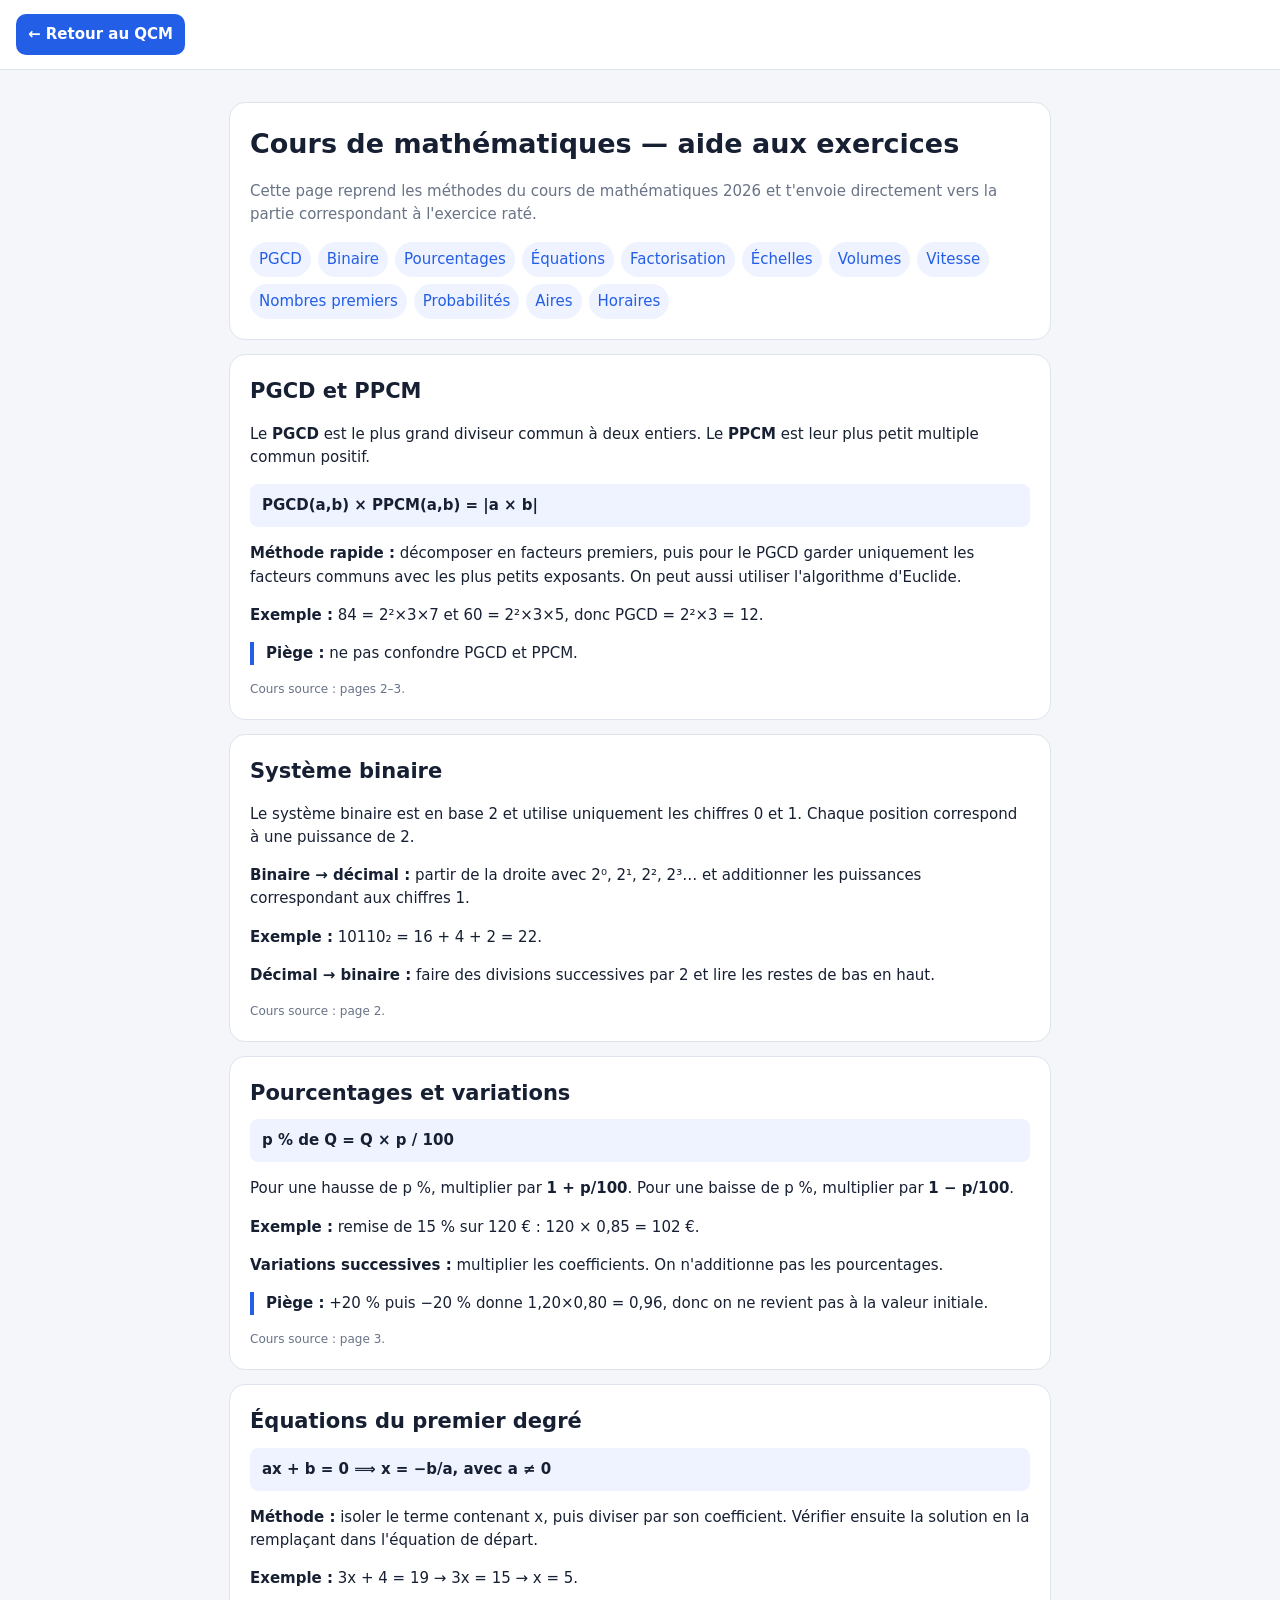
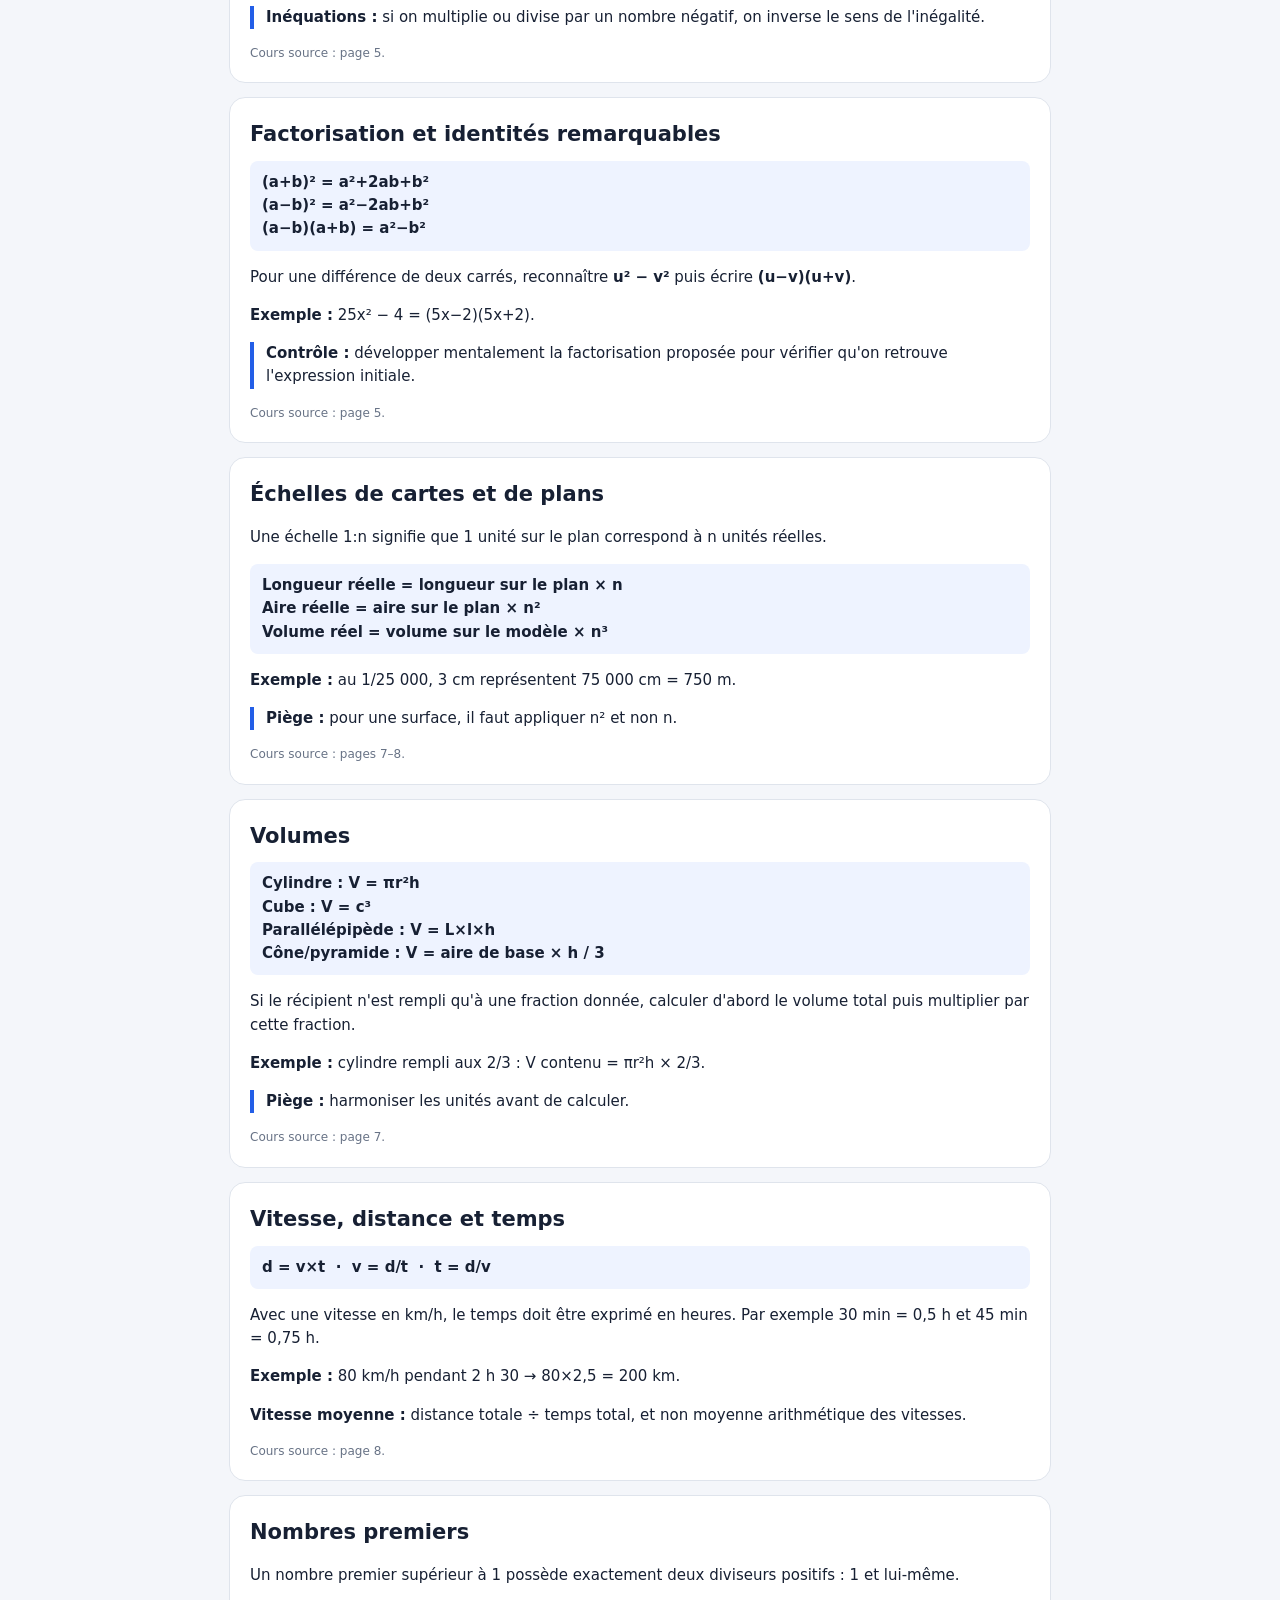
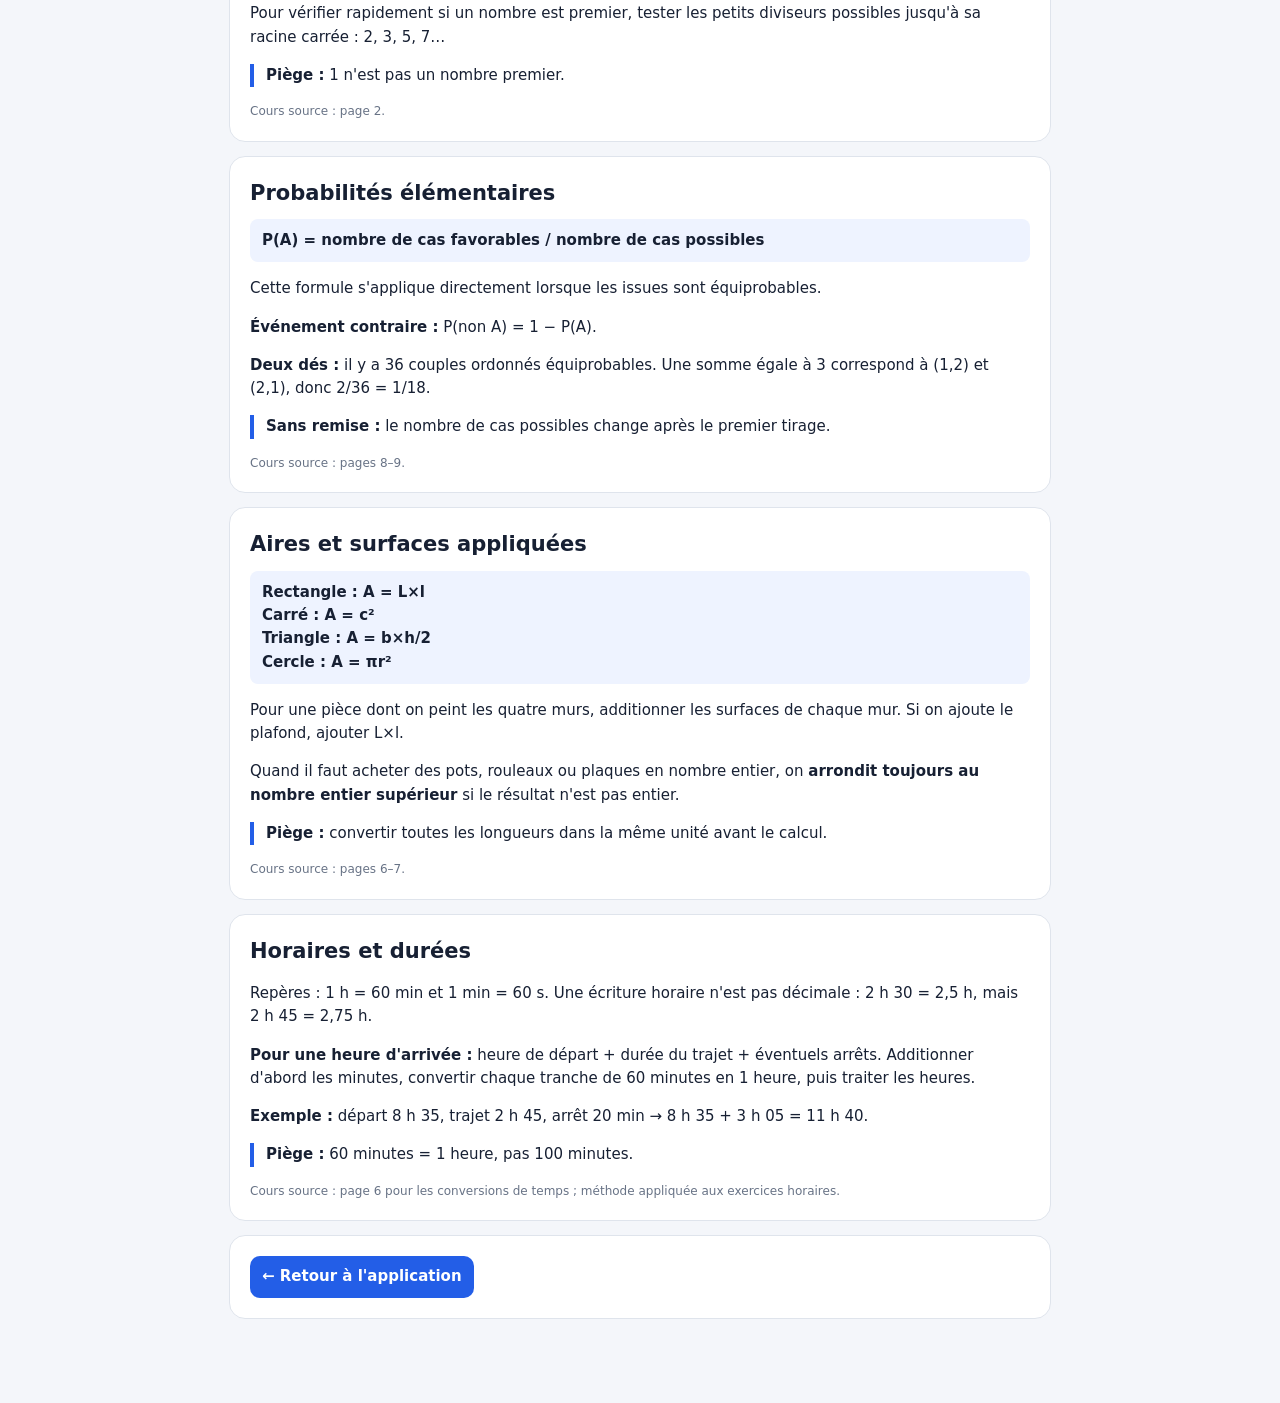
==== cours-maths.html @ d8f81e9c "Ajoute le cours de maths lié aux exercices" ====
<!doctype html><html lang="fr"><head><meta charset="utf-8"><meta name="viewport" content="width=device-width,initial-scale=1"><title>Cours de mathématiques — aide aux exercices</title><style>:root{--bg:#f4f6fa;--card:#fff;--text:#172033;--muted:#687386;--line:#dfe4ec;--blue:#235ee7;--soft:#eef3ff}*{box-sizing:border-box}body{margin:0;background:var(--bg);color:var(--text);font:15px system-ui,-apple-system,Segoe UI,sans-serif;line-height:1.55}header{position:sticky;top:0;background:#fff;border-bottom:1px solid var(--line);padding:14px 16px;z-index:2}main{max-width:850px;margin:auto;padding:18px 14px 70px}.card{background:var(--card);border:1px solid var(--line);border-radius:16px;padding:20px;margin:14px 0}.back{display:inline-block;text-decoration:none;background:var(--blue);color:#fff;border-radius:10px;padding:9px 12px;font-weight:700}.muted{color:var(--muted)}h1{font-size:27px;margin:0 0 6px}h2{margin:0 0 10px;font-size:21px}code,.formula{background:var(--soft);border-radius:8px;padding:2px 6px}.formula{display:block;padding:10px 12px;margin:9px 0;font-weight:700}.toc{display:flex;gap:7px;flex-wrap:wrap}.toc a{color:var(--blue);text-decoration:none;background:var(--soft);padding:6px 9px;border-radius:999px}.tip{border-left:4px solid var(--blue);padding-left:12px}.page{font-size:12px;color:var(--muted);margin-top:10px}@media(max-width:650px){h1{font-size:23px}}</style></head><body><header><a class="back" href="index.html">← Retour au QCM</a></header><main><div class="card"><h1>Cours de mathématiques — aide aux exercices</h1><p class="muted">Cette page reprend les méthodes du cours de mathématiques 2026 et t'envoie directement vers la partie correspondant à l'exercice raté.</p><div class="toc"><a href="#pgcd">PGCD</a><a href="#binaire">Binaire</a><a href="#pourcentages">Pourcentages</a><a href="#equations">Équations</a><a href="#factorisation">Factorisation</a><a href="#echelle">Échelles</a><a href="#volumes">Volumes</a><a href="#vitesse">Vitesse</a><a href="#premiers">Nombres premiers</a><a href="#probabilites">Probabilités</a><a href="#aires">Aires</a><a href="#horaires">Horaires</a></div></div>
<section class="card" id="pgcd"><h2>PGCD et PPCM</h2><p>Le <b>PGCD</b> est le plus grand diviseur commun à deux entiers. Le <b>PPCM</b> est leur plus petit multiple commun positif.</p><span class="formula">PGCD(a,b) × PPCM(a,b) = |a × b|</span><p><b>Méthode rapide :</b> décomposer en facteurs premiers, puis pour le PGCD garder uniquement les facteurs communs avec les plus petits exposants. On peut aussi utiliser l'algorithme d'Euclide.</p><p><b>Exemple :</b> 84 = 2²×3×7 et 60 = 2²×3×5, donc PGCD = 2²×3 = 12.</p><p class="tip"><b>Piège :</b> ne pas confondre PGCD et PPCM.</p><div class="page">Cours source : pages 2–3.</div></section>
<section class="card" id="binaire"><h2>Système binaire</h2><p>Le système binaire est en base 2 et utilise uniquement les chiffres 0 et 1. Chaque position correspond à une puissance de 2.</p><p><b>Binaire → décimal :</b> partir de la droite avec 2⁰, 2¹, 2², 2³… et additionner les puissances correspondant aux chiffres 1.</p><p><b>Exemple :</b> 10110₂ = 16 + 4 + 2 = 22.</p><p><b>Décimal → binaire :</b> faire des divisions successives par 2 et lire les restes de bas en haut.</p><div class="page">Cours source : page 2.</div></section>
<section class="card" id="pourcentages"><h2>Pourcentages et variations</h2><span class="formula">p % de Q = Q × p / 100</span><p>Pour une hausse de p %, multiplier par <b>1 + p/100</b>. Pour une baisse de p %, multiplier par <b>1 − p/100</b>.</p><p><b>Exemple :</b> remise de 15 % sur 120 € : 120 × 0,85 = 102 €.</p><p><b>Variations successives :</b> multiplier les coefficients. On n'additionne pas les pourcentages.</p><p class="tip"><b>Piège :</b> +20 % puis −20 % donne 1,20×0,80 = 0,96, donc on ne revient pas à la valeur initiale.</p><div class="page">Cours source : page 3.</div></section>
<section class="card" id="equations"><h2>Équations du premier degré</h2><span class="formula">ax + b = 0 ⟹ x = −b/a, avec a ≠ 0</span><p><b>Méthode :</b> isoler le terme contenant x, puis diviser par son coefficient. Vérifier ensuite la solution en la remplaçant dans l'équation de départ.</p><p><b>Exemple :</b> 3x + 4 = 19 → 3x = 15 → x = 5.</p><p class="tip"><b>Inéquations :</b> si on multiplie ou divise par un nombre négatif, on inverse le sens de l'inégalité.</p><div class="page">Cours source : page 5.</div></section>
<section class="card" id="factorisation"><h2>Factorisation et identités remarquables</h2><span class="formula">(a+b)² = a²+2ab+b²<br>(a−b)² = a²−2ab+b²<br>(a−b)(a+b) = a²−b²</span><p>Pour une différence de deux carrés, reconnaître <b>u² − v²</b> puis écrire <b>(u−v)(u+v)</b>.</p><p><b>Exemple :</b> 25x² − 4 = (5x−2)(5x+2).</p><p class="tip"><b>Contrôle :</b> développer mentalement la factorisation proposée pour vérifier qu'on retrouve l'expression initiale.</p><div class="page">Cours source : page 5.</div></section>
<section class="card" id="echelle"><h2>Échelles de cartes et de plans</h2><p>Une échelle 1:n signifie que 1 unité sur le plan correspond à n unités réelles.</p><span class="formula">Longueur réelle = longueur sur le plan × n<br>Aire réelle = aire sur le plan × n²<br>Volume réel = volume sur le modèle × n³</span><p><b>Exemple :</b> au 1/25 000, 3 cm représentent 75 000 cm = 750 m.</p><p class="tip"><b>Piège :</b> pour une surface, il faut appliquer n² et non n.</p><div class="page">Cours source : pages 7–8.</div></section>
<section class="card" id="volumes"><h2>Volumes</h2><span class="formula">Cylindre : V = πr²h<br>Cube : V = c³<br>Parallélépipède : V = L×l×h<br>Cône/pyramide : V = aire de base × h / 3</span><p>Si le récipient n'est rempli qu'à une fraction donnée, calculer d'abord le volume total puis multiplier par cette fraction.</p><p><b>Exemple :</b> cylindre rempli aux 2/3 : V contenu = πr²h × 2/3.</p><p class="tip"><b>Piège :</b> harmoniser les unités avant de calculer.</p><div class="page">Cours source : page 7.</div></section>
<section class="card" id="vitesse"><h2>Vitesse, distance et temps</h2><span class="formula">d = v×t &nbsp;·&nbsp; v = d/t &nbsp;·&nbsp; t = d/v</span><p>Avec une vitesse en km/h, le temps doit être exprimé en heures. Par exemple 30 min = 0,5 h et 45 min = 0,75 h.</p><p><b>Exemple :</b> 80 km/h pendant 2 h 30 → 80×2,5 = 200 km.</p><p><b>Vitesse moyenne :</b> distance totale ÷ temps total, et non moyenne arithmétique des vitesses.</p><div class="page">Cours source : page 8.</div></section>
<section class="card" id="premiers"><h2>Nombres premiers</h2><p>Un nombre premier supérieur à 1 possède exactement deux diviseurs positifs : 1 et lui-même.</p><p>Pour vérifier rapidement si un nombre est premier, tester les petits diviseurs possibles jusqu'à sa racine carrée : 2, 3, 5, 7…</p><p class="tip"><b>Piège :</b> 1 n'est pas un nombre premier.</p><div class="page">Cours source : page 2.</div></section>
<section class="card" id="probabilites"><h2>Probabilités élémentaires</h2><span class="formula">P(A) = nombre de cas favorables / nombre de cas possibles</span><p>Cette formule s'applique directement lorsque les issues sont équiprobables.</p><p><b>Événement contraire :</b> P(non A) = 1 − P(A).</p><p><b>Deux dés :</b> il y a 36 couples ordonnés équiprobables. Une somme égale à 3 correspond à (1,2) et (2,1), donc 2/36 = 1/18.</p><p class="tip"><b>Sans remise :</b> le nombre de cas possibles change après le premier tirage.</p><div class="page">Cours source : pages 8–9.</div></section>
<section class="card" id="aires"><h2>Aires et surfaces appliquées</h2><span class="formula">Rectangle : A = L×l<br>Carré : A = c²<br>Triangle : A = b×h/2<br>Cercle : A = πr²</span><p>Pour une pièce dont on peint les quatre murs, additionner les surfaces de chaque mur. Si on ajoute le plafond, ajouter L×l.</p><p>Quand il faut acheter des pots, rouleaux ou plaques en nombre entier, on <b>arrondit toujours au nombre entier supérieur</b> si le résultat n'est pas entier.</p><p class="tip"><b>Piège :</b> convertir toutes les longueurs dans la même unité avant le calcul.</p><div class="page">Cours source : pages 6–7.</div></section>
<section class="card" id="horaires"><h2>Horaires et durées</h2><p>Repères : 1 h = 60 min et 1 min = 60 s. Une écriture horaire n'est pas décimale : 2 h 30 = 2,5 h, mais 2 h 45 = 2,75 h.</p><p><b>Pour une heure d'arrivée :</b> heure de départ + durée du trajet + éventuels arrêts. Additionner d'abord les minutes, convertir chaque tranche de 60 minutes en 1 heure, puis traiter les heures.</p><p><b>Exemple :</b> départ 8 h 35, trajet 2 h 45, arrêt 20 min → 8 h 35 + 3 h 05 = 11 h 40.</p><p class="tip"><b>Piège :</b> 60 minutes = 1 heure, pas 100 minutes.</p><div class="page">Cours source : page 6 pour les conversions de temps ; méthode appliquée aux exercices horaires.</div></section>
<div class="card"><a class="back" href="index.html">← Retour à l'application</a></div></main></body></html>
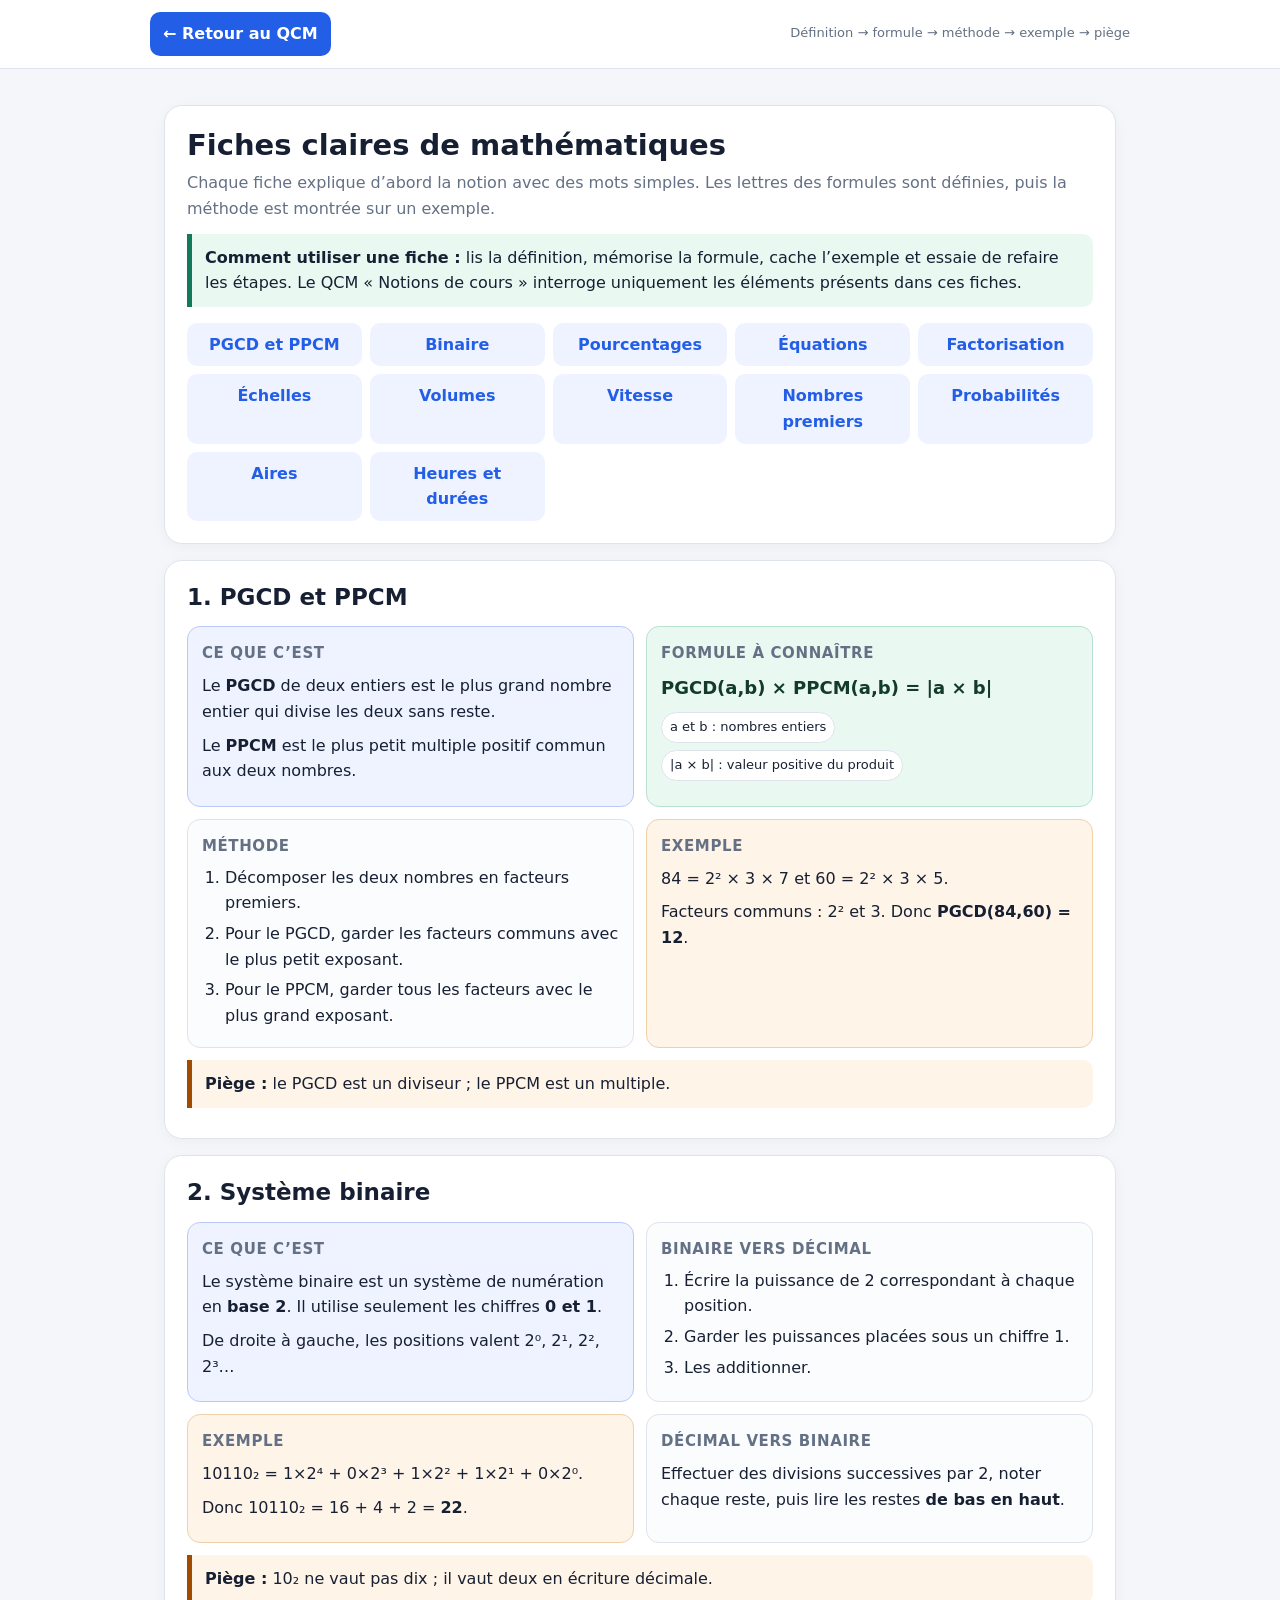
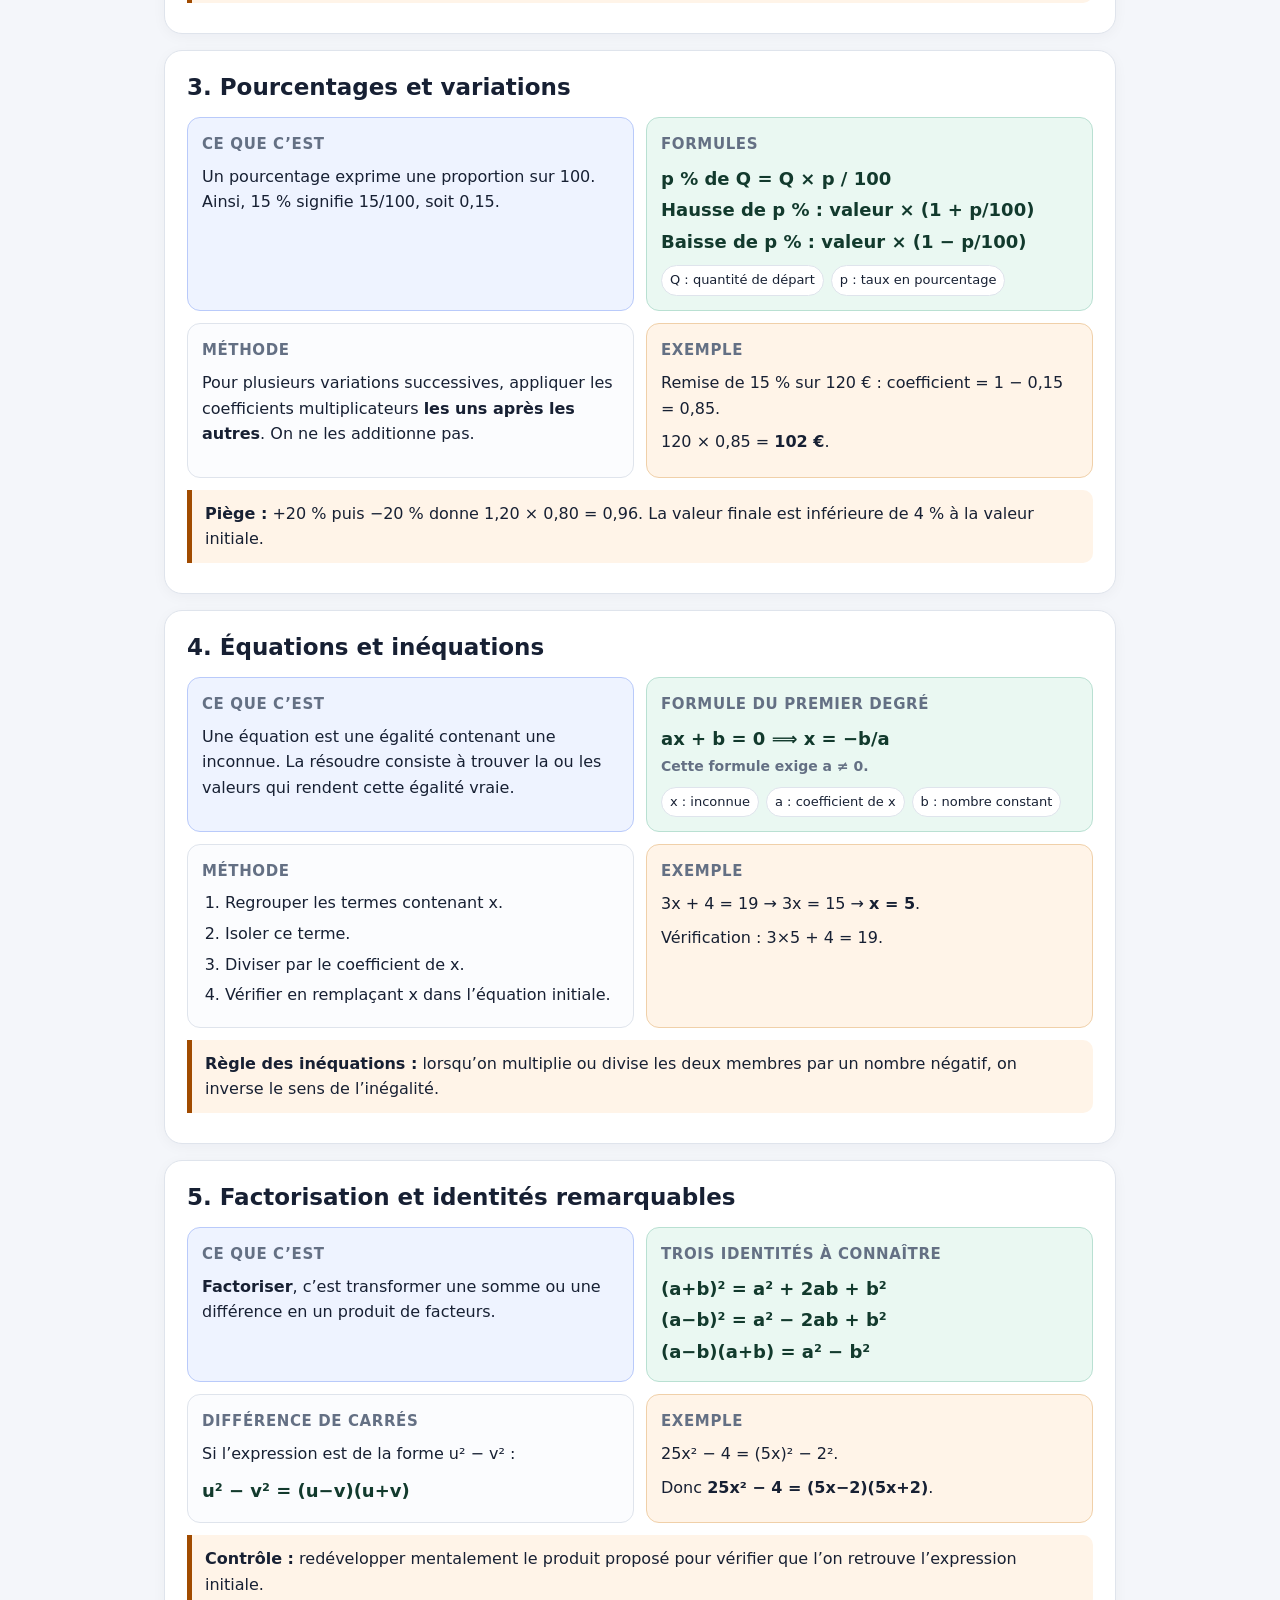
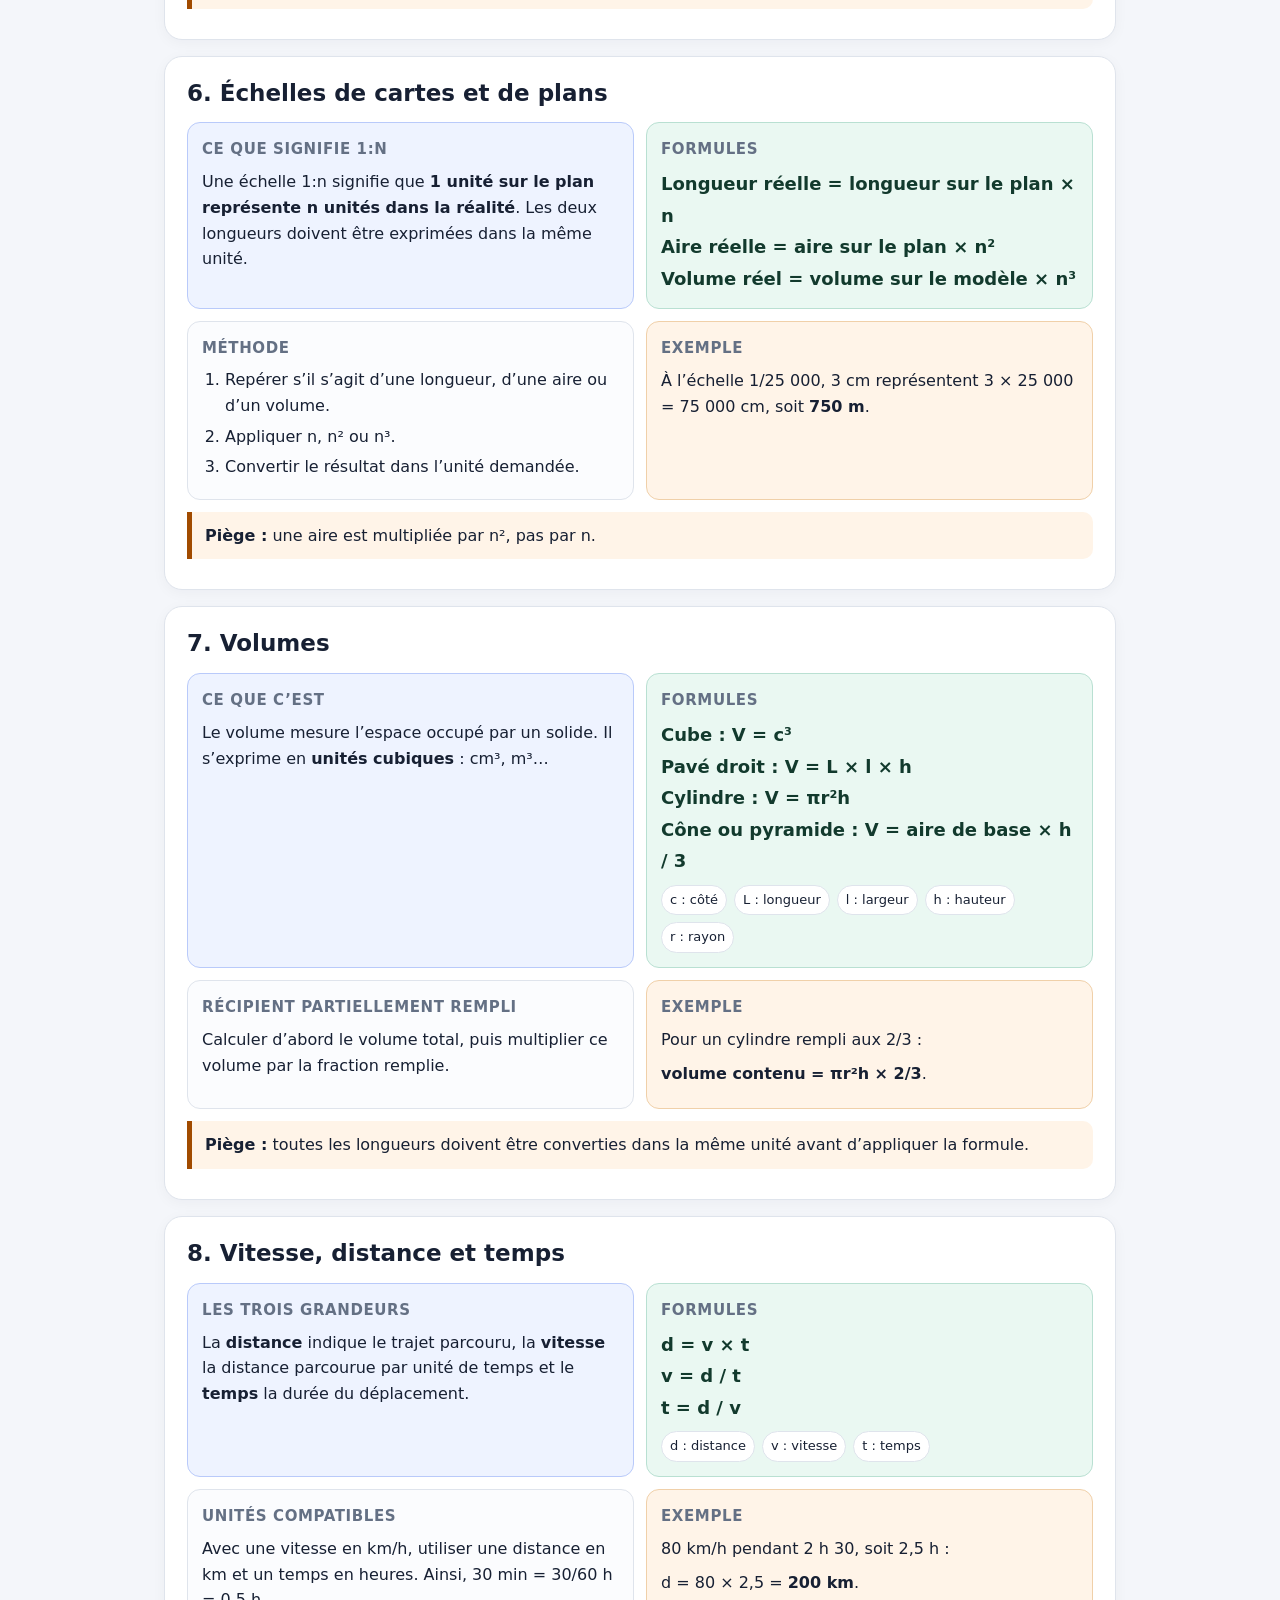
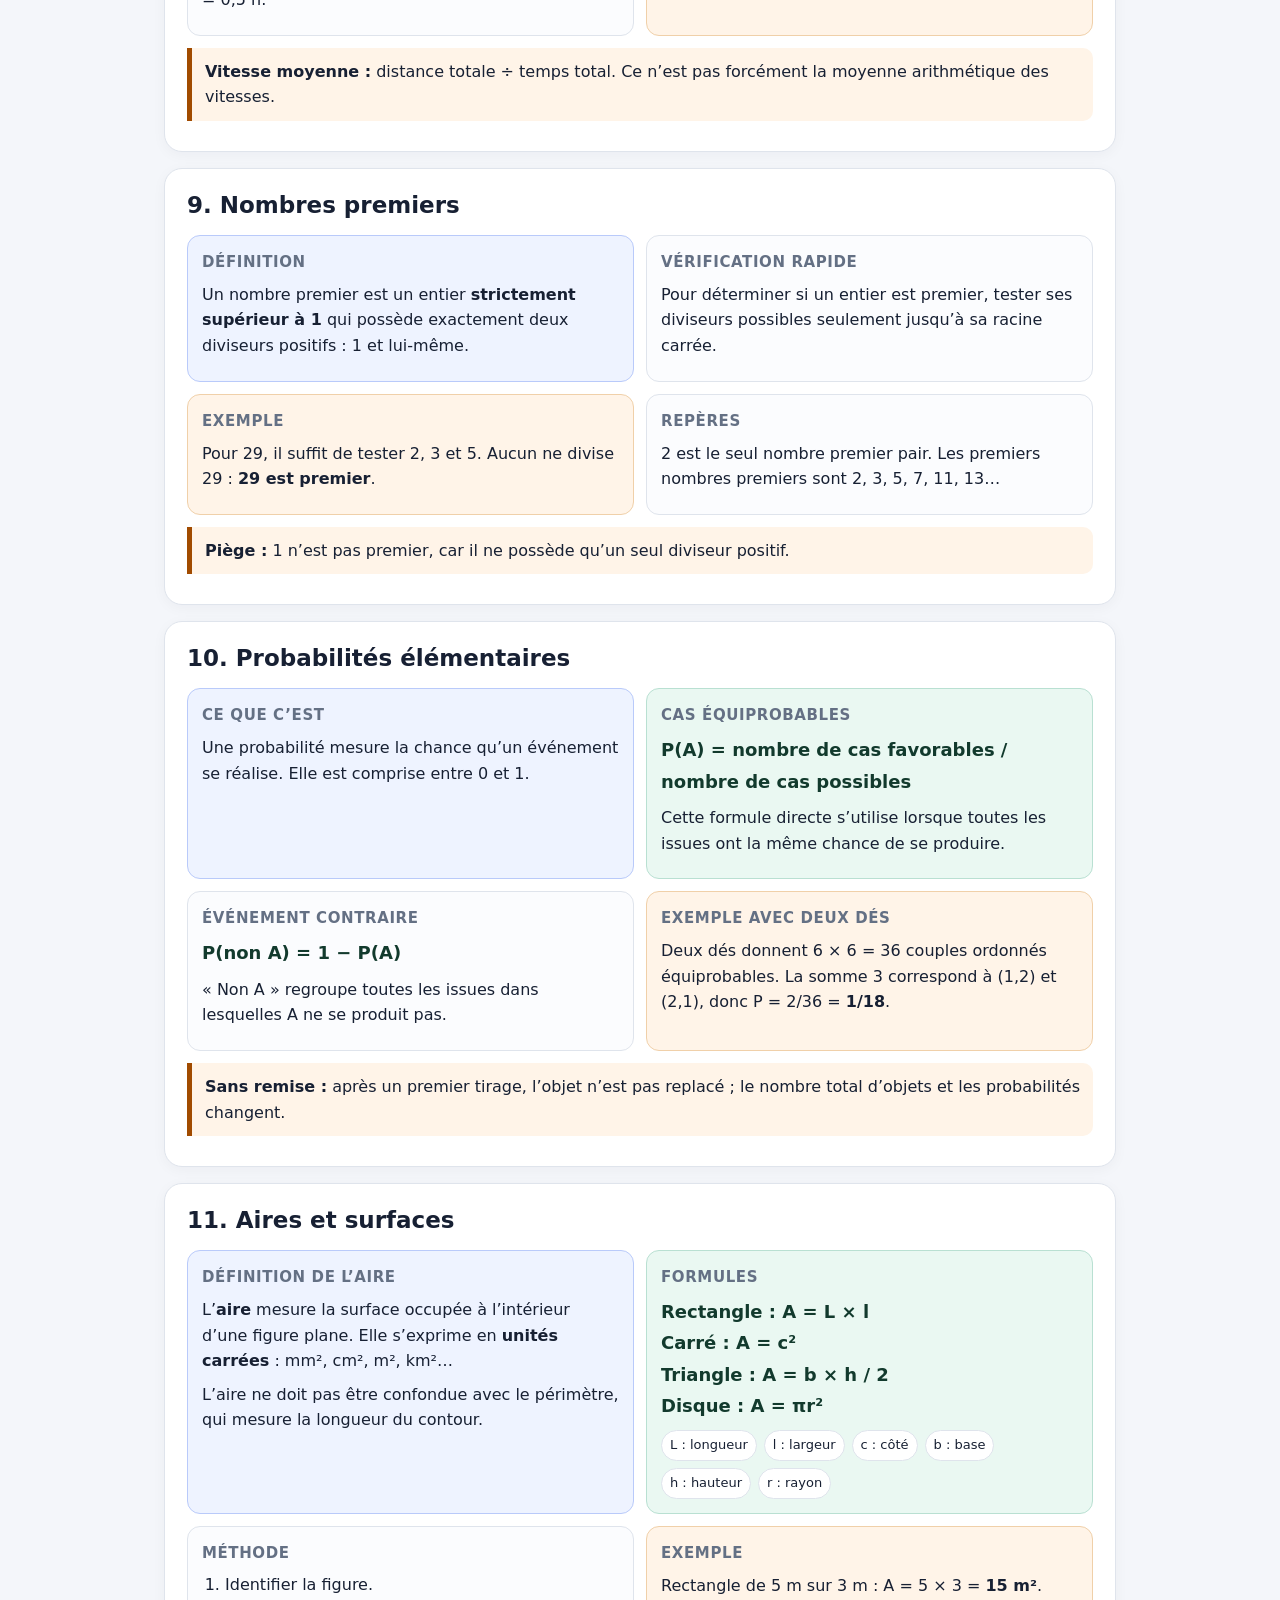
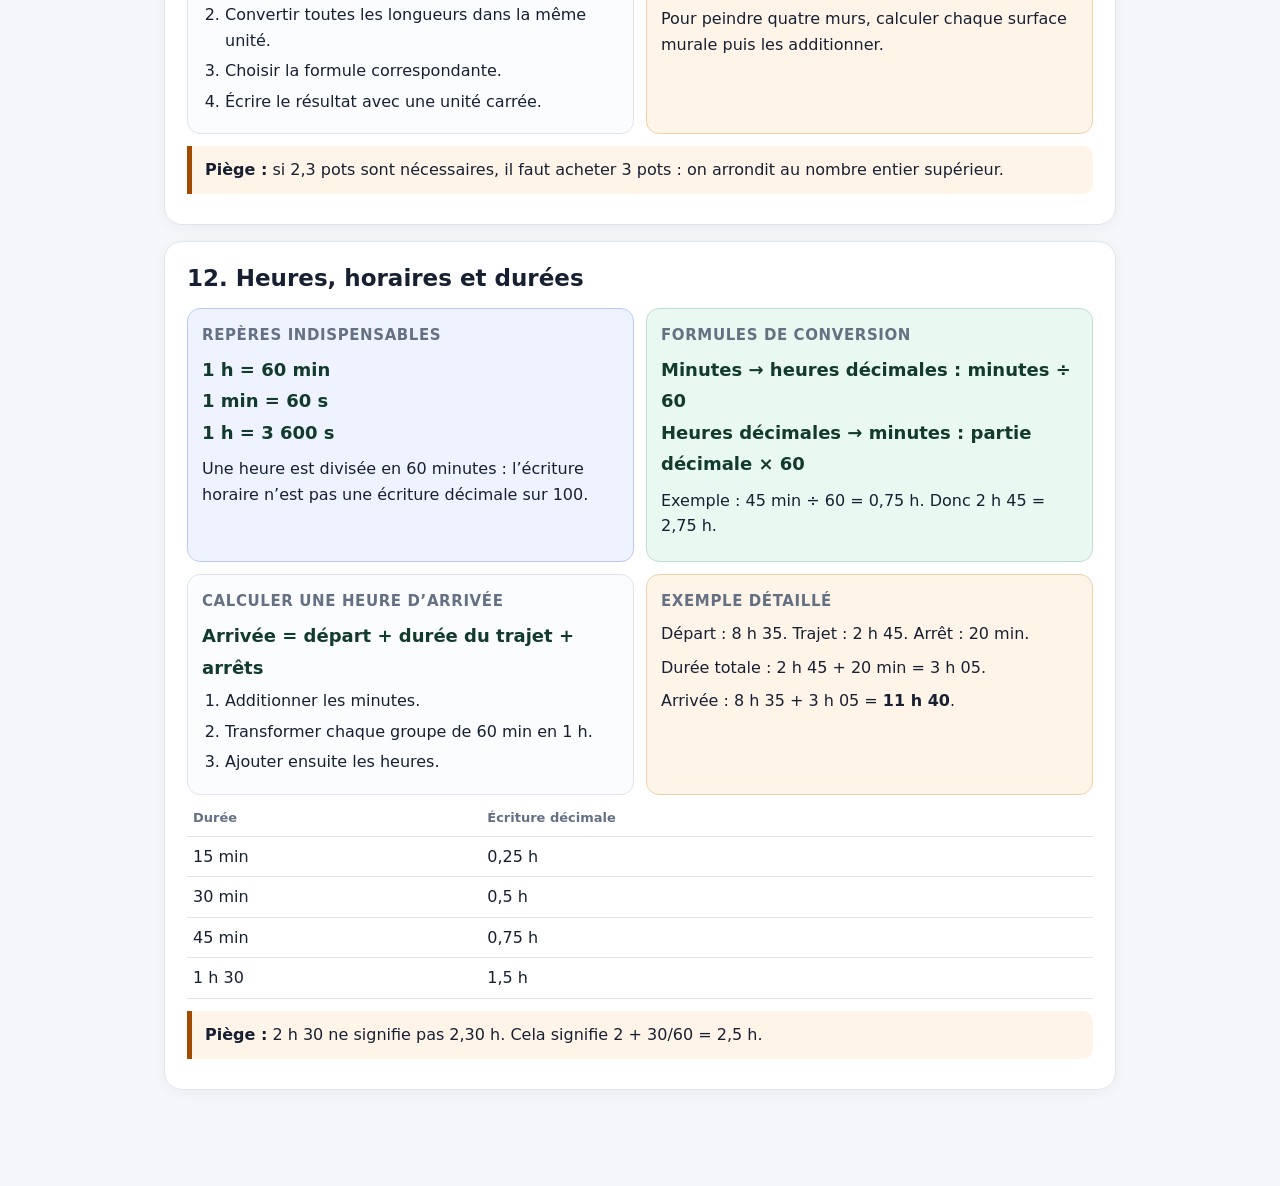
==== commit 8a4e2a41: "Clarifie les fiches et ajoute les notions de maths" ====
--- a/cours-maths.html
+++ b/cours-maths.html
@@ -1,14 +1,116 @@
-<!doctype html><html lang="fr"><head><meta charset="utf-8"><meta name="viewport" content="width=device-width,initial-scale=1"><title>Cours de mathématiques — aide aux exercices</title><style>:root{--bg:#f4f6fa;--card:#fff;--text:#172033;--muted:#687386;--line:#dfe4ec;--blue:#235ee7;--soft:#eef3ff}*{box-sizing:border-box}body{margin:0;background:var(--bg);color:var(--text);font:15px system-ui,-apple-system,Segoe UI,sans-serif;line-height:1.55}header{position:sticky;top:0;background:#fff;border-bottom:1px solid var(--line);padding:14px 16px;z-index:2}main{max-width:850px;margin:auto;padding:18px 14px 70px}.card{background:var(--card);border:1px solid var(--line);border-radius:16px;padding:20px;margin:14px 0}.back{display:inline-block;text-decoration:none;background:var(--blue);color:#fff;border-radius:10px;padding:9px 12px;font-weight:700}.muted{color:var(--muted)}h1{font-size:27px;margin:0 0 6px}h2{margin:0 0 10px;font-size:21px}code,.formula{background:var(--soft);border-radius:8px;padding:2px 6px}.formula{display:block;padding:10px 12px;margin:9px 0;font-weight:700}.toc{display:flex;gap:7px;flex-wrap:wrap}.toc a{color:var(--blue);text-decoration:none;background:var(--soft);padding:6px 9px;border-radius:999px}.tip{border-left:4px solid var(--blue);padding-left:12px}.page{font-size:12px;color:var(--muted);margin-top:10px}@media(max-width:650px){h1{font-size:23px}}</style></head><body><header><a class="back" href="index.html">← Retour au QCM</a></header><main><div class="card"><h1>Cours de mathématiques — aide aux exercices</h1><p class="muted">Cette page reprend les méthodes du cours de mathématiques 2026 et t'envoie directement vers la partie correspondant à l'exercice raté.</p><div class="toc"><a href="#pgcd">PGCD</a><a href="#binaire">Binaire</a><a href="#pourcentages">Pourcentages</a><a href="#equations">Équations</a><a href="#factorisation">Factorisation</a><a href="#echelle">Échelles</a><a href="#volumes">Volumes</a><a href="#vitesse">Vitesse</a><a href="#premiers">Nombres premiers</a><a href="#probabilites">Probabilités</a><a href="#aires">Aires</a><a href="#horaires">Horaires</a></div></div>
-<section class="card" id="pgcd"><h2>PGCD et PPCM</h2><p>Le <b>PGCD</b> est le plus grand diviseur commun à deux entiers. Le <b>PPCM</b> est leur plus petit multiple commun positif.</p><span class="formula">PGCD(a,b) × PPCM(a,b) = |a × b|</span><p><b>Méthode rapide :</b> décomposer en facteurs premiers, puis pour le PGCD garder uniquement les facteurs communs avec les plus petits exposants. On peut aussi utiliser l'algorithme d'Euclide.</p><p><b>Exemple :</b> 84 = 2²×3×7 et 60 = 2²×3×5, donc PGCD = 2²×3 = 12.</p><p class="tip"><b>Piège :</b> ne pas confondre PGCD et PPCM.</p><div class="page">Cours source : pages 2–3.</div></section>
-<section class="card" id="binaire"><h2>Système binaire</h2><p>Le système binaire est en base 2 et utilise uniquement les chiffres 0 et 1. Chaque position correspond à une puissance de 2.</p><p><b>Binaire → décimal :</b> partir de la droite avec 2⁰, 2¹, 2², 2³… et additionner les puissances correspondant aux chiffres 1.</p><p><b>Exemple :</b> 10110₂ = 16 + 4 + 2 = 22.</p><p><b>Décimal → binaire :</b> faire des divisions successives par 2 et lire les restes de bas en haut.</p><div class="page">Cours source : page 2.</div></section>
-<section class="card" id="pourcentages"><h2>Pourcentages et variations</h2><span class="formula">p % de Q = Q × p / 100</span><p>Pour une hausse de p %, multiplier par <b>1 + p/100</b>. Pour une baisse de p %, multiplier par <b>1 − p/100</b>.</p><p><b>Exemple :</b> remise de 15 % sur 120 € : 120 × 0,85 = 102 €.</p><p><b>Variations successives :</b> multiplier les coefficients. On n'additionne pas les pourcentages.</p><p class="tip"><b>Piège :</b> +20 % puis −20 % donne 1,20×0,80 = 0,96, donc on ne revient pas à la valeur initiale.</p><div class="page">Cours source : page 3.</div></section>
-<section class="card" id="equations"><h2>Équations du premier degré</h2><span class="formula">ax + b = 0 ⟹ x = −b/a, avec a ≠ 0</span><p><b>Méthode :</b> isoler le terme contenant x, puis diviser par son coefficient. Vérifier ensuite la solution en la remplaçant dans l'équation de départ.</p><p><b>Exemple :</b> 3x + 4 = 19 → 3x = 15 → x = 5.</p><p class="tip"><b>Inéquations :</b> si on multiplie ou divise par un nombre négatif, on inverse le sens de l'inégalité.</p><div class="page">Cours source : page 5.</div></section>
-<section class="card" id="factorisation"><h2>Factorisation et identités remarquables</h2><span class="formula">(a+b)² = a²+2ab+b²<br>(a−b)² = a²−2ab+b²<br>(a−b)(a+b) = a²−b²</span><p>Pour une différence de deux carrés, reconnaître <b>u² − v²</b> puis écrire <b>(u−v)(u+v)</b>.</p><p><b>Exemple :</b> 25x² − 4 = (5x−2)(5x+2).</p><p class="tip"><b>Contrôle :</b> développer mentalement la factorisation proposée pour vérifier qu'on retrouve l'expression initiale.</p><div class="page">Cours source : page 5.</div></section>
-<section class="card" id="echelle"><h2>Échelles de cartes et de plans</h2><p>Une échelle 1:n signifie que 1 unité sur le plan correspond à n unités réelles.</p><span class="formula">Longueur réelle = longueur sur le plan × n<br>Aire réelle = aire sur le plan × n²<br>Volume réel = volume sur le modèle × n³</span><p><b>Exemple :</b> au 1/25 000, 3 cm représentent 75 000 cm = 750 m.</p><p class="tip"><b>Piège :</b> pour une surface, il faut appliquer n² et non n.</p><div class="page">Cours source : pages 7–8.</div></section>
-<section class="card" id="volumes"><h2>Volumes</h2><span class="formula">Cylindre : V = πr²h<br>Cube : V = c³<br>Parallélépipède : V = L×l×h<br>Cône/pyramide : V = aire de base × h / 3</span><p>Si le récipient n'est rempli qu'à une fraction donnée, calculer d'abord le volume total puis multiplier par cette fraction.</p><p><b>Exemple :</b> cylindre rempli aux 2/3 : V contenu = πr²h × 2/3.</p><p class="tip"><b>Piège :</b> harmoniser les unités avant de calculer.</p><div class="page">Cours source : page 7.</div></section>
-<section class="card" id="vitesse"><h2>Vitesse, distance et temps</h2><span class="formula">d = v×t &nbsp;·&nbsp; v = d/t &nbsp;·&nbsp; t = d/v</span><p>Avec une vitesse en km/h, le temps doit être exprimé en heures. Par exemple 30 min = 0,5 h et 45 min = 0,75 h.</p><p><b>Exemple :</b> 80 km/h pendant 2 h 30 → 80×2,5 = 200 km.</p><p><b>Vitesse moyenne :</b> distance totale ÷ temps total, et non moyenne arithmétique des vitesses.</p><div class="page">Cours source : page 8.</div></section>
-<section class="card" id="premiers"><h2>Nombres premiers</h2><p>Un nombre premier supérieur à 1 possède exactement deux diviseurs positifs : 1 et lui-même.</p><p>Pour vérifier rapidement si un nombre est premier, tester les petits diviseurs possibles jusqu'à sa racine carrée : 2, 3, 5, 7…</p><p class="tip"><b>Piège :</b> 1 n'est pas un nombre premier.</p><div class="page">Cours source : page 2.</div></section>
-<section class="card" id="probabilites"><h2>Probabilités élémentaires</h2><span class="formula">P(A) = nombre de cas favorables / nombre de cas possibles</span><p>Cette formule s'applique directement lorsque les issues sont équiprobables.</p><p><b>Événement contraire :</b> P(non A) = 1 − P(A).</p><p><b>Deux dés :</b> il y a 36 couples ordonnés équiprobables. Une somme égale à 3 correspond à (1,2) et (2,1), donc 2/36 = 1/18.</p><p class="tip"><b>Sans remise :</b> le nombre de cas possibles change après le premier tirage.</p><div class="page">Cours source : pages 8–9.</div></section>
-<section class="card" id="aires"><h2>Aires et surfaces appliquées</h2><span class="formula">Rectangle : A = L×l<br>Carré : A = c²<br>Triangle : A = b×h/2<br>Cercle : A = πr²</span><p>Pour une pièce dont on peint les quatre murs, additionner les surfaces de chaque mur. Si on ajoute le plafond, ajouter L×l.</p><p>Quand il faut acheter des pots, rouleaux ou plaques en nombre entier, on <b>arrondit toujours au nombre entier supérieur</b> si le résultat n'est pas entier.</p><p class="tip"><b>Piège :</b> convertir toutes les longueurs dans la même unité avant le calcul.</p><div class="page">Cours source : pages 6–7.</div></section>
-<section class="card" id="horaires"><h2>Horaires et durées</h2><p>Repères : 1 h = 60 min et 1 min = 60 s. Une écriture horaire n'est pas décimale : 2 h 30 = 2,5 h, mais 2 h 45 = 2,75 h.</p><p><b>Pour une heure d'arrivée :</b> heure de départ + durée du trajet + éventuels arrêts. Additionner d'abord les minutes, convertir chaque tranche de 60 minutes en 1 heure, puis traiter les heures.</p><p><b>Exemple :</b> départ 8 h 35, trajet 2 h 45, arrêt 20 min → 8 h 35 + 3 h 05 = 11 h 40.</p><p class="tip"><b>Piège :</b> 60 minutes = 1 heure, pas 100 minutes.</p><div class="page">Cours source : page 6 pour les conversions de temps ; méthode appliquée aux exercices horaires.</div></section>
-<div class="card"><a class="back" href="index.html">← Retour à l'application</a></div></main></body></html>+<!doctype html>
+<html lang="fr">
+<head>
+  <meta charset="utf-8">
+  <meta name="viewport" content="width=device-width,initial-scale=1">
+  <title>Fiches claires de mathématiques</title>
+  <style>
+    :root{--bg:#f4f6fa;--card:#fff;--text:#172033;--muted:#647084;--line:#dfe4ec;--blue:#235ee7;--soft:#eef3ff;--green:#13795b;--green-soft:#eaf8f2;--orange:#a14b00;--orange-soft:#fff4e8}
+    *{box-sizing:border-box}html{scroll-behavior:smooth}body{margin:0;background:var(--bg);color:var(--text);font:16px system-ui,-apple-system,Segoe UI,sans-serif;line-height:1.6}
+    header{position:sticky;top:0;background:#fff;border-bottom:1px solid var(--line);padding:12px 16px;z-index:2}.top{max-width:980px;margin:auto;display:flex;align-items:center;justify-content:space-between;gap:10px}.back{display:inline-block;text-decoration:none;background:var(--blue);color:#fff;border-radius:10px;padding:9px 13px;font-weight:750}.top-note{color:var(--muted);font-size:13px}
+    main{max-width:980px;margin:auto;padding:20px 14px 80px}.card{background:var(--card);border:1px solid var(--line);border-radius:18px;padding:22px;margin:16px 0;box-shadow:0 3px 14px rgba(23,32,51,.04)}
+    h1{font-size:29px;line-height:1.2;margin:0 0 8px}h2{font-size:23px;line-height:1.25;margin:0 0 15px}h3{font-size:15px;text-transform:uppercase;letter-spacing:.04em;margin:0 0 7px;color:var(--muted)}p{margin:8px 0}.muted{color:var(--muted)}
+    .toc{display:grid;grid-template-columns:repeat(auto-fit,minmax(155px,1fr));gap:8px;margin-top:16px}.toc a{color:var(--blue);text-decoration:none;background:var(--soft);padding:9px 11px;border-radius:10px;font-weight:700;text-align:center}
+    .lesson-grid{display:grid;grid-template-columns:1fr 1fr;gap:12px}.block{border:1px solid var(--line);border-radius:13px;padding:14px;background:#fbfcfe}.definition{border-color:#b9cafa;background:var(--soft)}.formula-box{border-color:#b9e0d2;background:var(--green-soft)}.example{border-color:#f0d0a9;background:var(--orange-soft)}
+    .formula{display:block;font-size:18px;font-weight:800;line-height:1.75;color:#123a2d}.formula small{display:block;font-size:14px;font-weight:600;color:var(--muted)}
+    .steps{margin:5px 0 0;padding-left:23px}.steps li{margin:5px 0}.symbols{display:flex;gap:7px;flex-wrap:wrap;margin-top:8px}.symbols span{background:#fff;border:1px solid var(--line);border-radius:999px;padding:4px 8px;font-size:13px}
+    .tip{border-left:5px solid var(--orange);background:var(--orange-soft);padding:11px 13px;border-radius:0 10px 10px 0;margin-top:12px}.remember{border-left:5px solid var(--green);background:var(--green-soft);padding:11px 13px;border-radius:0 10px 10px 0;margin-top:12px}.mini-table{width:100%;border-collapse:collapse;margin-top:6px}.mini-table th,.mini-table td{border-bottom:1px solid var(--line);text-align:left;padding:7px 6px}.mini-table th{color:var(--muted);font-size:13px}
+    @media(max-width:700px){.lesson-grid{grid-template-columns:1fr}.top-note{display:none}h1{font-size:25px}h2{font-size:21px}.card{padding:17px}.formula{font-size:17px}}
+  </style>
+</head>
+<body>
+<header><div class="top"><a class="back" href="index.html">← Retour au QCM</a><span class="top-note">Définition → formule → méthode → exemple → piège</span></div></header>
+<main>
+  <section class="card">
+    <h1>Fiches claires de mathématiques</h1>
+    <p class="muted">Chaque fiche explique d’abord la notion avec des mots simples. Les lettres des formules sont définies, puis la méthode est montrée sur un exemple.</p>
+    <div class="remember"><b>Comment utiliser une fiche :</b> lis la définition, mémorise la formule, cache l’exemple et essaie de refaire les étapes. Le QCM « Notions de cours » interroge uniquement les éléments présents dans ces fiches.</div>
+    <nav class="toc"><a href="#pgcd">PGCD et PPCM</a><a href="#binaire">Binaire</a><a href="#pourcentages">Pourcentages</a><a href="#equations">Équations</a><a href="#factorisation">Factorisation</a><a href="#echelle">Échelles</a><a href="#volumes">Volumes</a><a href="#vitesse">Vitesse</a><a href="#premiers">Nombres premiers</a><a href="#probabilites">Probabilités</a><a href="#aires">Aires</a><a href="#horaires">Heures et durées</a></nav>
+  </section>
+
+  <section class="card" id="pgcd"><h2>1. PGCD et PPCM</h2><div class="lesson-grid">
+    <div class="block definition"><h3>Ce que c’est</h3><p>Le <b>PGCD</b> de deux entiers est le plus grand nombre entier qui divise les deux sans reste.</p><p>Le <b>PPCM</b> est le plus petit multiple positif commun aux deux nombres.</p></div>
+    <div class="block formula-box"><h3>Formule à connaître</h3><span class="formula">PGCD(a,b) × PPCM(a,b) = |a × b|</span><div class="symbols"><span>a et b : nombres entiers</span><span>|a × b| : valeur positive du produit</span></div></div>
+    <div class="block"><h3>Méthode</h3><ol class="steps"><li>Décomposer les deux nombres en facteurs premiers.</li><li>Pour le PGCD, garder les facteurs communs avec le plus petit exposant.</li><li>Pour le PPCM, garder tous les facteurs avec le plus grand exposant.</li></ol></div>
+    <div class="block example"><h3>Exemple</h3><p>84 = 2² × 3 × 7 et 60 = 2² × 3 × 5.</p><p>Facteurs communs : 2² et 3. Donc <b>PGCD(84,60) = 12</b>.</p></div>
+  </div><p class="tip"><b>Piège :</b> le PGCD est un diviseur ; le PPCM est un multiple.</p></section>
+
+  <section class="card" id="binaire"><h2>2. Système binaire</h2><div class="lesson-grid">
+    <div class="block definition"><h3>Ce que c’est</h3><p>Le système binaire est un système de numération en <b>base 2</b>. Il utilise seulement les chiffres <b>0 et 1</b>.</p><p>De droite à gauche, les positions valent 2⁰, 2¹, 2², 2³…</p></div>
+    <div class="block"><h3>Binaire vers décimal</h3><ol class="steps"><li>Écrire la puissance de 2 correspondant à chaque position.</li><li>Garder les puissances placées sous un chiffre 1.</li><li>Les additionner.</li></ol></div>
+    <div class="block example"><h3>Exemple</h3><p>10110₂ = 1×2⁴ + 0×2³ + 1×2² + 1×2¹ + 0×2⁰.</p><p>Donc 10110₂ = 16 + 4 + 2 = <b>22</b>.</p></div>
+    <div class="block"><h3>Décimal vers binaire</h3><p>Effectuer des divisions successives par 2, noter chaque reste, puis lire les restes <b>de bas en haut</b>.</p></div>
+  </div><p class="tip"><b>Piège :</b> 10₂ ne vaut pas dix ; il vaut deux en écriture décimale.</p></section>
+
+  <section class="card" id="pourcentages"><h2>3. Pourcentages et variations</h2><div class="lesson-grid">
+    <div class="block definition"><h3>Ce que c’est</h3><p>Un pourcentage exprime une proportion sur 100. Ainsi, 15 % signifie 15/100, soit 0,15.</p></div>
+    <div class="block formula-box"><h3>Formules</h3><span class="formula">p % de Q = Q × p / 100<br>Hausse de p % : valeur × (1 + p/100)<br>Baisse de p % : valeur × (1 − p/100)</span><div class="symbols"><span>Q : quantité de départ</span><span>p : taux en pourcentage</span></div></div>
+    <div class="block"><h3>Méthode</h3><p>Pour plusieurs variations successives, appliquer les coefficients multiplicateurs <b>les uns après les autres</b>. On ne les additionne pas.</p></div>
+    <div class="block example"><h3>Exemple</h3><p>Remise de 15 % sur 120 € : coefficient = 1 − 0,15 = 0,85.</p><p>120 × 0,85 = <b>102 €</b>.</p></div>
+  </div><p class="tip"><b>Piège :</b> +20 % puis −20 % donne 1,20 × 0,80 = 0,96. La valeur finale est inférieure de 4 % à la valeur initiale.</p></section>
+
+  <section class="card" id="equations"><h2>4. Équations et inéquations</h2><div class="lesson-grid">
+    <div class="block definition"><h3>Ce que c’est</h3><p>Une équation est une égalité contenant une inconnue. La résoudre consiste à trouver la ou les valeurs qui rendent cette égalité vraie.</p></div>
+    <div class="block formula-box"><h3>Formule du premier degré</h3><span class="formula">ax + b = 0 ⟹ x = −b/a <small>Cette formule exige a ≠ 0.</small></span><div class="symbols"><span>x : inconnue</span><span>a : coefficient de x</span><span>b : nombre constant</span></div></div>
+    <div class="block"><h3>Méthode</h3><ol class="steps"><li>Regrouper les termes contenant x.</li><li>Isoler ce terme.</li><li>Diviser par le coefficient de x.</li><li>Vérifier en remplaçant x dans l’équation initiale.</li></ol></div>
+    <div class="block example"><h3>Exemple</h3><p>3x + 4 = 19 → 3x = 15 → <b>x = 5</b>.</p><p>Vérification : 3×5 + 4 = 19.</p></div>
+  </div><p class="tip"><b>Règle des inéquations :</b> lorsqu’on multiplie ou divise les deux membres par un nombre négatif, on inverse le sens de l’inégalité.</p></section>
+
+  <section class="card" id="factorisation"><h2>5. Factorisation et identités remarquables</h2><div class="lesson-grid">
+    <div class="block definition"><h3>Ce que c’est</h3><p><b>Factoriser</b>, c’est transformer une somme ou une différence en un produit de facteurs.</p></div>
+    <div class="block formula-box"><h3>Trois identités à connaître</h3><span class="formula">(a+b)² = a² + 2ab + b²<br>(a−b)² = a² − 2ab + b²<br>(a−b)(a+b) = a² − b²</span></div>
+    <div class="block"><h3>Différence de carrés</h3><p>Si l’expression est de la forme u² − v² :</p><span class="formula">u² − v² = (u−v)(u+v)</span></div>
+    <div class="block example"><h3>Exemple</h3><p>25x² − 4 = (5x)² − 2².</p><p>Donc <b>25x² − 4 = (5x−2)(5x+2)</b>.</p></div>
+  </div><p class="tip"><b>Contrôle :</b> redévelopper mentalement le produit proposé pour vérifier que l’on retrouve l’expression initiale.</p></section>
+
+  <section class="card" id="echelle"><h2>6. Échelles de cartes et de plans</h2><div class="lesson-grid">
+    <div class="block definition"><h3>Ce que signifie 1:n</h3><p>Une échelle 1:n signifie que <b>1 unité sur le plan représente n unités dans la réalité</b>. Les deux longueurs doivent être exprimées dans la même unité.</p></div>
+    <div class="block formula-box"><h3>Formules</h3><span class="formula">Longueur réelle = longueur sur le plan × n<br>Aire réelle = aire sur le plan × n²<br>Volume réel = volume sur le modèle × n³</span></div>
+    <div class="block"><h3>Méthode</h3><ol class="steps"><li>Repérer s’il s’agit d’une longueur, d’une aire ou d’un volume.</li><li>Appliquer n, n² ou n³.</li><li>Convertir le résultat dans l’unité demandée.</li></ol></div>
+    <div class="block example"><h3>Exemple</h3><p>À l’échelle 1/25 000, 3 cm représentent 3 × 25 000 = 75 000 cm, soit <b>750 m</b>.</p></div>
+  </div><p class="tip"><b>Piège :</b> une aire est multipliée par n², pas par n.</p></section>
+
+  <section class="card" id="volumes"><h2>7. Volumes</h2><div class="lesson-grid">
+    <div class="block definition"><h3>Ce que c’est</h3><p>Le volume mesure l’espace occupé par un solide. Il s’exprime en <b>unités cubiques</b> : cm³, m³…</p></div>
+    <div class="block formula-box"><h3>Formules</h3><span class="formula">Cube : V = c³<br>Pavé droit : V = L × l × h<br>Cylindre : V = πr²h<br>Cône ou pyramide : V = aire de base × h / 3</span><div class="symbols"><span>c : côté</span><span>L : longueur</span><span>l : largeur</span><span>h : hauteur</span><span>r : rayon</span></div></div>
+    <div class="block"><h3>Récipient partiellement rempli</h3><p>Calculer d’abord le volume total, puis multiplier ce volume par la fraction remplie.</p></div>
+    <div class="block example"><h3>Exemple</h3><p>Pour un cylindre rempli aux 2/3 :</p><p><b>volume contenu = πr²h × 2/3</b>.</p></div>
+  </div><p class="tip"><b>Piège :</b> toutes les longueurs doivent être converties dans la même unité avant d’appliquer la formule.</p></section>
+
+  <section class="card" id="vitesse"><h2>8. Vitesse, distance et temps</h2><div class="lesson-grid">
+    <div class="block definition"><h3>Les trois grandeurs</h3><p>La <b>distance</b> indique le trajet parcouru, la <b>vitesse</b> la distance parcourue par unité de temps et le <b>temps</b> la durée du déplacement.</p></div>
+    <div class="block formula-box"><h3>Formules</h3><span class="formula">d = v × t<br>v = d / t<br>t = d / v</span><div class="symbols"><span>d : distance</span><span>v : vitesse</span><span>t : temps</span></div></div>
+    <div class="block"><h3>Unités compatibles</h3><p>Avec une vitesse en km/h, utiliser une distance en km et un temps en heures. Ainsi, 30 min = 30/60 h = 0,5 h.</p></div>
+    <div class="block example"><h3>Exemple</h3><p>80 km/h pendant 2 h 30, soit 2,5 h :</p><p>d = 80 × 2,5 = <b>200 km</b>.</p></div>
+  </div><p class="tip"><b>Vitesse moyenne :</b> distance totale ÷ temps total. Ce n’est pas forcément la moyenne arithmétique des vitesses.</p></section>
+
+  <section class="card" id="premiers"><h2>9. Nombres premiers</h2><div class="lesson-grid">
+    <div class="block definition"><h3>Définition</h3><p>Un nombre premier est un entier <b>strictement supérieur à 1</b> qui possède exactement deux diviseurs positifs : 1 et lui-même.</p></div>
+    <div class="block"><h3>Vérification rapide</h3><p>Pour déterminer si un entier est premier, tester ses diviseurs possibles seulement jusqu’à sa racine carrée.</p></div>
+    <div class="block example"><h3>Exemple</h3><p>Pour 29, il suffit de tester 2, 3 et 5. Aucun ne divise 29 : <b>29 est premier</b>.</p></div>
+    <div class="block"><h3>Repères</h3><p>2 est le seul nombre premier pair. Les premiers nombres premiers sont 2, 3, 5, 7, 11, 13…</p></div>
+  </div><p class="tip"><b>Piège :</b> 1 n’est pas premier, car il ne possède qu’un seul diviseur positif.</p></section>
+
+  <section class="card" id="probabilites"><h2>10. Probabilités élémentaires</h2><div class="lesson-grid">
+    <div class="block definition"><h3>Ce que c’est</h3><p>Une probabilité mesure la chance qu’un événement se réalise. Elle est comprise entre 0 et 1.</p></div>
+    <div class="block formula-box"><h3>Cas équiprobables</h3><span class="formula">P(A) = nombre de cas favorables / nombre de cas possibles</span><p>Cette formule directe s’utilise lorsque toutes les issues ont la même chance de se produire.</p></div>
+    <div class="block"><h3>Événement contraire</h3><span class="formula">P(non A) = 1 − P(A)</span><p>« Non A » regroupe toutes les issues dans lesquelles A ne se produit pas.</p></div>
+    <div class="block example"><h3>Exemple avec deux dés</h3><p>Deux dés donnent 6 × 6 = 36 couples ordonnés équiprobables. La somme 3 correspond à (1,2) et (2,1), donc P = 2/36 = <b>1/18</b>.</p></div>
+  </div><p class="tip"><b>Sans remise :</b> après un premier tirage, l’objet n’est pas replacé ; le nombre total d’objets et les probabilités changent.</p></section>
+
+  <section class="card" id="aires"><h2>11. Aires et surfaces</h2><div class="lesson-grid">
+    <div class="block definition"><h3>Définition de l’aire</h3><p>L’<b>aire</b> mesure la surface occupée à l’intérieur d’une figure plane. Elle s’exprime en <b>unités carrées</b> : mm², cm², m², km²…</p><p>L’aire ne doit pas être confondue avec le périmètre, qui mesure la longueur du contour.</p></div>
+    <div class="block formula-box"><h3>Formules</h3><span class="formula">Rectangle : A = L × l<br>Carré : A = c²<br>Triangle : A = b × h / 2<br>Disque : A = πr²</span><div class="symbols"><span>L : longueur</span><span>l : largeur</span><span>c : côté</span><span>b : base</span><span>h : hauteur</span><span>r : rayon</span></div></div>
+    <div class="block"><h3>Méthode</h3><ol class="steps"><li>Identifier la figure.</li><li>Convertir toutes les longueurs dans la même unité.</li><li>Choisir la formule correspondante.</li><li>Écrire le résultat avec une unité carrée.</li></ol></div>
+    <div class="block example"><h3>Exemple</h3><p>Rectangle de 5 m sur 3 m : A = 5 × 3 = <b>15 m²</b>.</p><p>Pour peindre quatre murs, calculer chaque surface murale puis les additionner.</p></div>
+  </div><p class="tip"><b>Piège :</b> si 2,3 pots sont nécessaires, il faut acheter 3 pots : on arrondit au nombre entier supérieur.</p></section>
+
+  <section class="card" id="horaires"><h2>12. Heures, horaires et durées</h2><div class="lesson-grid">
+    <div class="block definition"><h3>Repères indispensables</h3><span class="formula">1 h = 60 min<br>1 min = 60 s<br>1 h = 3 600 s</span><p>Une heure est divisée en 60 minutes : l’écriture horaire n’est pas une écriture décimale sur 100.</p></div>
+    <div class="block formula-box"><h3>Formules de conversion</h3><span class="formula">Minutes → heures décimales : minutes ÷ 60<br>Heures décimales → minutes : partie décimale × 60</span><p>Exemple : 45 min ÷ 60 = 0,75 h. Donc 2 h 45 = 2,75 h.</p></div>
+    <div class="block"><h3>Calculer une heure d’arrivée</h3><span class="formula">Arrivée = départ + durée du trajet + arrêts</span><ol class="steps"><li>Additionner les minutes.</li><li>Transformer chaque groupe de 60 min en 1 h.</li><li>Ajouter ensuite les heures.</li></ol></div>
+    <div class="block example"><h3>Exemple détaillé</h3><p>Départ : 8 h 35. Trajet : 2 h 45. Arrêt : 20 min.</p><p>Durée totale : 2 h 45 + 20 min = 3 h 05.</p><p>Arrivée : 8 h 35 + 3 h 05 = <b>11 h 40</b>.</p></div>
+  </div><table class="mini-table"><thead><tr><th>Durée</th><th>Écriture décimale</th></tr></thead><tbody><tr><td>15 min</td><td>0,25 h</td></tr><tr><td>30 min</td><td>0,5 h</td></tr><tr><td>45 min</td><td>0,75 h</td></tr><tr><td>1 h 30</td><td>1,5 h</td></tr></tbody></table><p class="tip"><b>Piège :</b> 2 h 30 ne signifie pas 2,30 h. Cela signifie 2 + 30/60 = 2,5 h.</p></section>
+</main>
+</body>
+</html>
